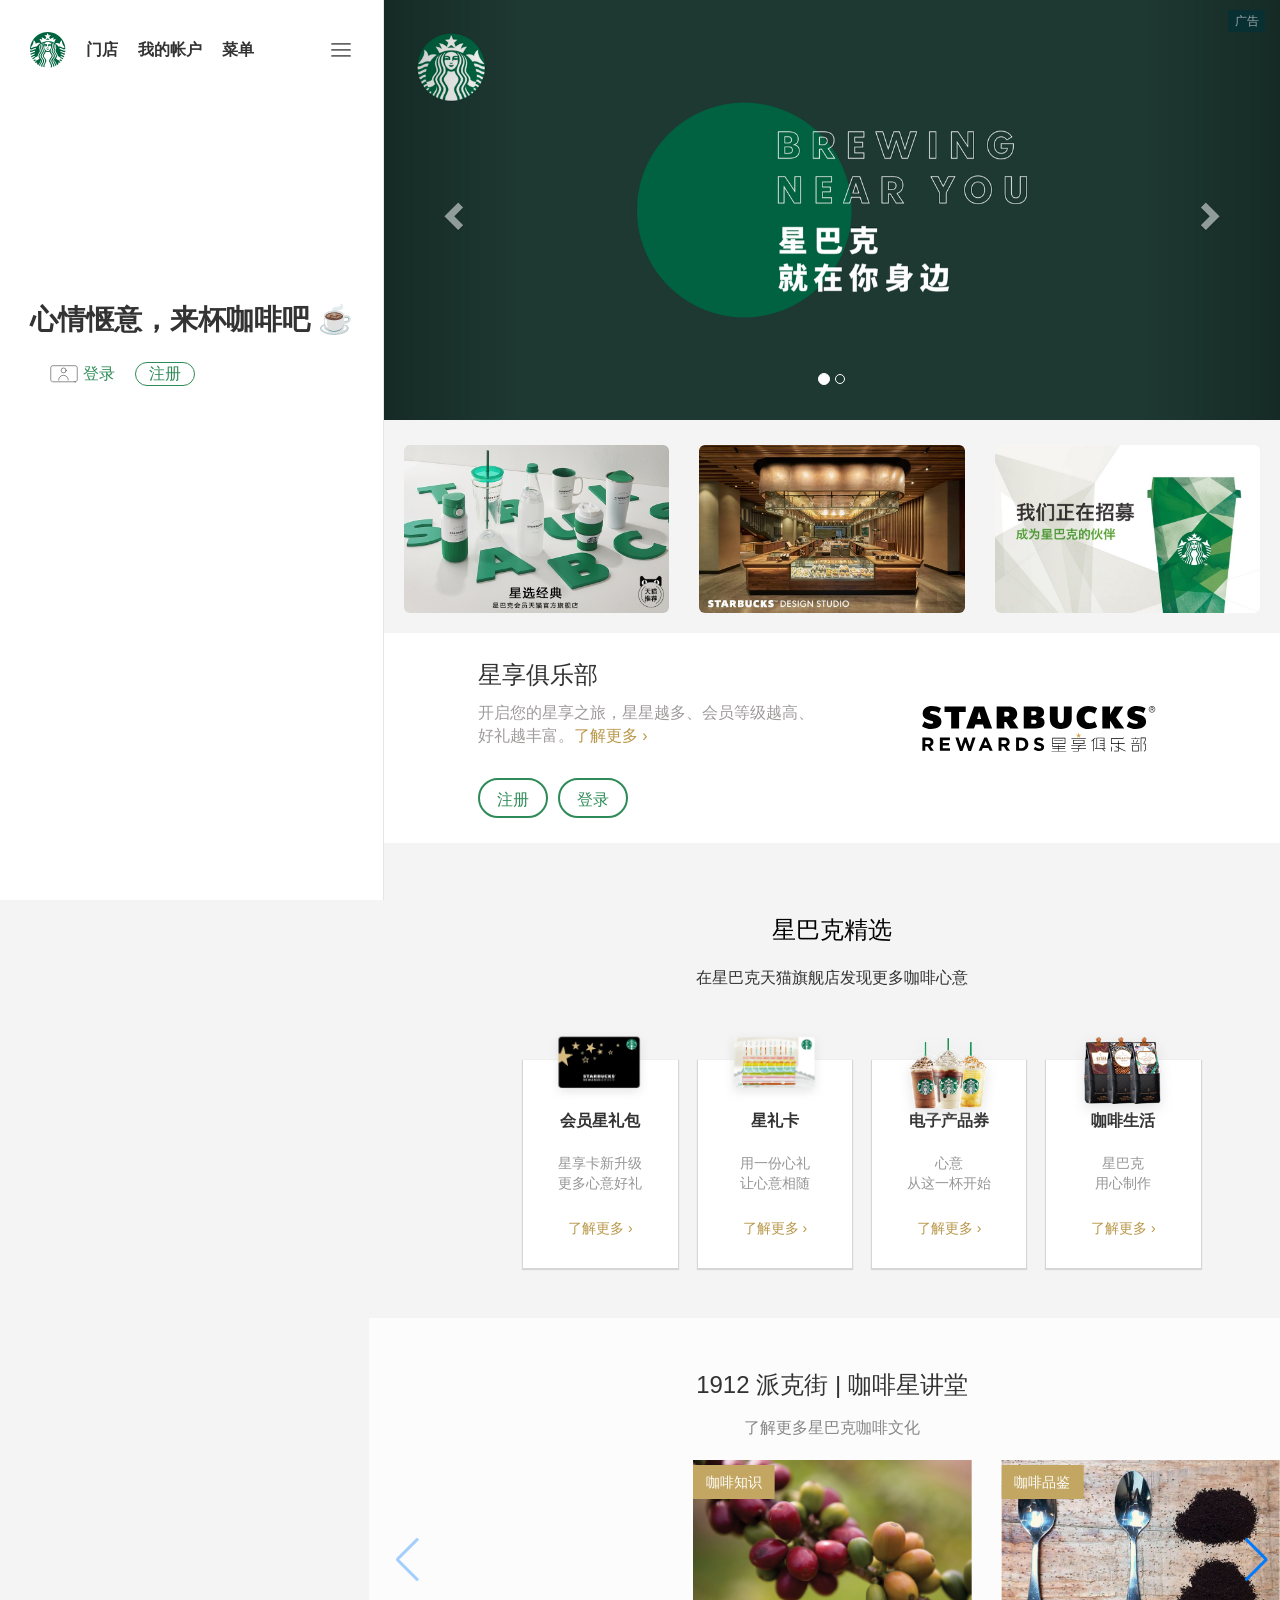
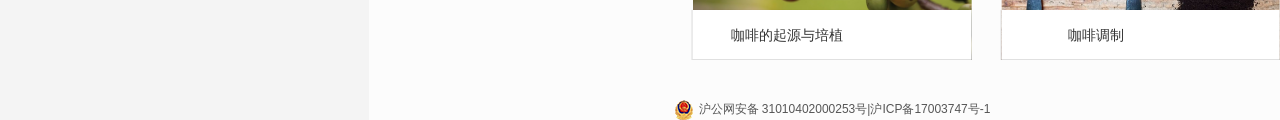
==== 星巴克/星巴克.html @ 1d7702d5 "添加了一个文件" ====
<!DOCTYPE html>
<html lang="en">

<head>
    <meta charset="UTF-8">
    <meta http-equiv="X-UA-Compatible" content="IE=edge">
    <meta name="viewport" content="width=device-width, initial-scale=1.0">
    <title>星巴克 | 用每一杯咖啡传递星巴克独特的咖啡体验</title>
    <link rel="shortcut icon" href="./images/favicon-32x32.png" type="image/x-icon">
    <link rel="stylesheet" href="./css/swiper-bundle.min.css">
    <link rel="stylesheet" href="./css/bootstrap.min.css">
    <link rel="stylesheet" href="./css/index.css">
    <link rel="stylesheet" href="./css/box-left.css">
    <link rel="stylesheet" href="./css/box-right.css">
    <link rel="stylesheet" href="./css/lunbotu.css">
   
</head>

<body>
    <div class="container-fluid">
        <div class="box">
            <div class="row">
                <!-- 左边盒子 -->
                <div class="box-left">
                    <!-- 左边盒子的头部 -->
                    <div class="nav-box hidden-xs">
                        <div class="nav-logo">
                            <img class="auto-img" src="./images/logo.svg">
                        </div>
                        <div class="nav-text">门店</div>
                        <div class="nav-text">我的帐户</div>
                        <div class="nav-text">菜单</div>
                        <div class="nav-icon" data-show="0">
                            <img src="./images/icon-hamburger.svg" alt="">
                        </div>

                    </div>

                    <!-- 左边盒子的内容 -->
                    <div class="yonghu-box">
                        <div class="tishi">心情惬意，来杯咖啡吧 ☕</div>
                        <div class="yonghu hidden-xs">
                            <img src="./images/icon-account.svg">
                            <div class="denglu">登录</div>
                            <div class="zhuce">注册</div>
                        </div>
                    </div>

                </div>
            </div>
            <!-- 右边盒子 -->
            <div class="row">
                <div class="box-right">
                    <!-- 轮播图 -->
                    <div class="lunbotu-box">
                        <div id="carousel-example-generic" class="carousel slide" data-ride="carousel">
                            <!-- Indicators -->
                            <ol class="carousel-indicators">
                                <li data-target="#carousel-example-generic" data-slide-to="0" class="active"></li>
                                <li data-target="#carousel-example-generic" data-slide-to="1"></li>

                            </ol>

                            <!-- Wrapper for slides -->
                            <div class="carousel-inner" role="listbox">
                                <div class="guangao">广告</div>
                                <div class="item active ">
                                    <img class="auto-img" src="./images/main_1.png" alt="">
                                </div>
                                <div class="item ">
                                    <img class="auto-img" src="./images/main_2.jpg" alt="">
                                </div>

                            </div>

                            <!-- Controls -->
                            <a class="left carousel-control" href="#carousel-example-generic" role="button"
                                data-slide="prev">
                                <span class="glyphicon glyphicon-chevron-left" aria-hidden="true"></span>

                            </a>
                            <a class="right carousel-control" href="#carousel-example-generic" role="button"
                                data-slide="next">
                                <span class="glyphicon glyphicon-chevron-right" aria-hidden="true"></span>

                            </a>
                        </div>



                    </div>



                    <div class="row r1">

                        <div class="col-md-4 col-sm-4 s1">
                            <img class="auto-img img-rounded" src="./images/tmall-1.jpg" alt="">
                        </div>

                        <div class="col-md-4 col-sm-4 s1">
                            <img class="auto-img img-rounded" src="./images/tmall-2.jpg" alt="">
                        </div>

                        <div class="col-md-4 col-sm-4 s1">
                            <img class="auto-img img-rounded" src="./images/tmall-3.jpg" alt="">
                        </div>

                    </div>

                    <div class="row r2">
                        <div class="col-md-5 col-md-offset-1 col-sm-6 col-xs-12 c1">
                            <div class="julebu">星享俱乐部</div>
                            <div class="xinghan">开启您的星享之旅，星星越多、会员等级越高、好礼越丰富。<span class="liaojie">了解更多 ›</span></div>
                            <div class="denglu-julebu">
                                <div class="zhuche-box">
                                    <div class="zhuche-2">注册</div>
                                </div>
                                <div class="zhuche-box">
                                    <div class="zhuche-2">登录</div>
                                </div>
                            </div>
                        </div>
                        <div class="col-md-5 col-md-offset-1 col-sm-6 col-xs-12">
                            <div class="julebu-logo">
                                <img src="./images/logo-msr.svg" alt="">
                            </div>
                        </div>
                    </div>


                    <div class="row">
                        <div class="col-md-12 c2">
                            <div class="row">
                                <div class="col-md-12">
                                    <div class="jingxuan">星巴克精选</div>
                                </div>
                                <div class="col-md-12">
                                    <div class="qjd">在星巴克天猫旗舰店发现更多咖啡心意</div>
                                </div>


                            </div>

                        </div>
                    </div>


                    <div class="row r4">

                        <div class=" col-md-2 col-md-offset-2 col-sm-2 col-sm-offset-1 col-xs-5  xx1">
                            <div class="xx-icon"><img class="auto-img" src="./images/tmall-card-01-update.png" alt="">
                            </div>
                            <div class="libao">会员星礼包</div>
                            <div class="ka">星享卡新升级<br> 更多心意好礼</div>
                            <div class="liaojie2">了解更多 ›</div>
                        </div>

                        <div class=" col-md-2 col-sm-2 col-xs-5 xx1">
                            <div class="xx-icon"><img class="auto-img" src="./images/tmall-card-02.png"></div>
                            <div class="libao">星礼卡</div>
                            <div class="ka">用一份心礼<br> 让心意相随</div>
                            <div class="liaojie2">了解更多 ›</div>
                        </div>

                        <div class=" col-md-2 col-sm-2 col-xs-5 xx1">
                            <div class="xx-icon"><img class="auto-img" src="./images/tmall-eticket.png "></div>
                            <div class="libao">电子产品券</div>
                            <div class="ka">心意<br> 从这一杯开始</div>
                            <div class="liaojie2">了解更多 ›</div>
                        </div>

                        <div class=" col-md-2 col-sm-2 col-xs-5 xx1">
                            <div class="xx-icon"><img class="auto-img" src="./images/tmall-reserve.png"></div>
                            <div class="libao">咖啡生活</div>
                            <div class="ka">星巴克<br> 用心制作</div>
                            <div class="liaojie2">了解更多 ›</div>
                        </div>





                    </div>

                    <div class="row  r3">
                        <div class="col-md-12 c4">
                            <div class="row">
                                <div class="col-md-12">
                                    <div class="jiangtian">1912 派克街 | 咖啡星讲堂</div>
                                </div>
                                <div class="col-md-12">
                                    <div class="wenhua">了解更多星巴克咖啡文化</div>
                                </div>
                                <div class="col-md-12">



                                    <div #swiperRef="" class="swiper mySwiper">
                                        <div class="swiper-wrapper">
                                            <div class="swiper-slide">
                                                <div class="kfzs">咖啡知识</div>
                                                <div class="kfjs">咖啡的起源与培植 </div>
                                            </div>

                                            <div class="swiper-slide">
                                                <div class="kfzs">咖啡品鉴</div>
                                                <div class="kfjs">咖啡调制 </div>
                                            </div>
                                            <div class="swiper-slide">
                                                <div class="kfzs">咖啡知识</div>
                                                <div class="kfjs">咖啡烘焙 </div>
                                            </div>
                                            <div class="swiper-slide">
                                                <div class="kfzs">咖啡品鉴</div>
                                                <div class="kfjs">手冲咖啡</div>
                                            </div>
                                        </div>

                                        <div class="swiper-button-next "></div>
                                        <div class="swiper-button-prev "></div>
                                        <!-- <div class="swiper-pagination"></div> -->
                                    </div>





                                </div>
                                <div class="col-md-12">
                                    <div class="gongan"><span><img src="./images/wangguan.png" alt=""></span>沪公网安备 31010402000253号|沪ICP备17003747号-1</div>

                                </div>
                            </div>
                        </div>

                    </div>


                </div>
            </div>

        </div>

        <div class="mininav-box hidden-md hidden-sm hidden-lg">
            <div class="mininav">
                <div class="nav-icon"><img src="./images/zuoye.svg" alt="">

                    <div class="nav-t">主页</div>
                </div>
            </div>

            <div class="mininav">
                <div class="nav-icon"><img src="./images/mendian.svg" alt="">

                    <div class="nav-t">门店</div>
                </div>
            </div>

            <div class="mininav">
                <div class="nav-icon"><img src="./images/icon-account.svg" alt="">

                    <div class="nav-t">我的账号</div>
                </div>
            </div>

            <div class="mininav">
                <div class="nav-icon"><img src="./images/caidan.svg" alt="">

                    <div class="nav-t">菜单</div>
                </div>
            </div>

            <div class="mininav">
                <div class="nav-icon"><img src="./images/gengduo.svg" alt="">

                    <div class="nav-t">更多</div>
                </div>
            </div>
        </div>
    </div>



    <script src="./js/jquery-3.6.0.min.js"></script>
    <script src="./js/swiper-bundle.min.js"></script>
    <script src="./js/bootstrap.min.js"></script>
    <script src="./js/lunbotu.js"></script>
    <script>
        $(function () {
            $('.nav-icon').click(function () {

                $('.box-left').append(`
                <div class="nav-box-2">
             <div class="nav-logo">
                <img class="auto-img" src="./images/logo.svg">
             </div>
             
             <div class="nav-icon-2" data-show="0">
                <span class="glyphicon glyphicon-remove cha"></span>
             </div>

           </div>
                <div class="nav-right" >
                 <ul>
                    <li>门店</li>
                    <li>星享俱乐部</li>
                    <li>菜单</li>
                    <li><hr></li>
                    <li>星巴克移动应用</li>
                    <li>星礼卡</li>
                    <li>星巴克臻选™</li>
                    <li>啡快™ － 在线点 到店取</li>
                    <li>专星送™</li>
                    <li>咖啡星讲堂</li>
                    <li>上海烘焙工坊
                    </li>
                    <li>关于星巴克</li>
                    <li>帮助中心</li>
                    <li><hr></li>
                 </ul>
                 <div class="yonghu">
                    <img src="./images/icon-account.svg">
                     <div class="denglu">登录</div>
                     <div class="zhuce">注册</div>
                  </div>

                  <div class="container">
                     <div class="container-text">English</div>
                     <span>|</span>
                     <div class="container-text">隐私政策</div>
                     <span>|</span>
                     <div class="container-text">使用条款</div>
                  </div>
           </div>`);

                // $('.nav-right').slideToggle(500);
              var aaa=  $('.nav-icon').data('show');
                console.log( aaa);
                if (aaa == 0) {
                   
                    $('.nav-box').hide(500);
                    $('.yonghu-box').hide(500);
                    $('.nav-icon').data('show', 0);
                 } else {
                    $('.nav-box').show()
                    $('.yonghu-box').show();
                    $('.nav-right').remove();
                    $('.nav-box-2').remove();
                    $('.nav-icon').data('show', 0);
                }
             console.log('aa');

             $('.nav-icon-2').click(function(){
                var bbb=$('.nav-icon-2').data('show');
                if (bbb==0) {
                     $('.nav-box').show(500)
                    $('.yonghu-box').show(500);
                    $('.nav-right').remove();
                    $('.nav-box-2').remove();
                    $('.nav-icon-2').data('show', 1);
                }else{
                    $('.nav-icon-2').data('show', 0);
                }
             })
            })

          
        })

    </script>
</body>

</html>
---- 星巴克/css/index.css ----
body{
    padding: 0;
    margin: 0;
   background-color: #f4f4f4;
}

.auto-img{
    width: 100%;
    display: block;
}
.cup{
    cursor: pointer;
}
hr{
     margin-top: 0;
     margin-bottom: 0; 
     border: 0;
    border-top: 1px solid rgba(0, 0, 0, 0.341);
}
---- 星巴克/css/box-left.css ----
.box-left{
    background-color: #fff;
  
}
.nav-logo{
    width: 36px;
    height: 36px;
    margin-right: 10px;
}
.nav-box{
    /* width: 100%; */
    height: 100px;
    padding: 30px;
    /* background-color: #fff; */
    display: flex;
    align-items: center;
  }
  .nav-box-2{
    /* width: 100%; */
    height: 100px;
    padding: 30px;
    /* background-color: #fff; */
    display: flex;
    align-items: center;
  }
  .yonghu-box{
    padding-left: 30px;
  }
  /* .yonghu{
    display: flex;
    align-items: center;
    margin: 20px;
} */
.nav-text{
    font-size: 16px;
    font-weight: bolder;
    padding: 0 10px;
    
}
.nav-icon{
    margin-left: auto;
}
.nav-icon-2{
    margin-left: auto;
}
.tishi{
    font-size: 28px;
    font-weight: bolder;
}

.denglu{
    font-size: 16px;
    margin-left: 5px;
    margin-right: 20px;
    color: seagreen;
}
.zhuce{
    font-size: 16px;
    border: 1px seagreen solid;
    border-radius: 15px;
    width: 60px;
    text-align: center;
    color: seagreen;
}
.nav-right{
    padding-left: 80px;
}
ul{
    padding: 0;
    margin: 0;
    list-style: none;
}
ul>li{
    font-size: 20px;
    font-weight: bolder;
    padding: 5px 0;
}
ul>li>hr{
    background-color: rgb(133, 133, 133);
    margin-right: 20px;
}
.container{
    display: flex;
    align-items: center;
}
.container>span{
  
    color: rgba(0, 0, 0, 0.38);
}
.container-text{
    color: rgba(0, 0, 0, 0.38);
    font-size: 14px;
    margin:0 5px;
}
.glyphicon{
    font-size: 20px;
}
 /* pc */
 @media screen and (min-width: 992px){
    .box-left{
        width: 30%;
        position: fixed;
        height: 100%;
        border-right: 1px solid rgba(0,0,0,0.1);
      
    }
    .yonghu-box{
        width: 100%;
        height: 100%;
       padding: 200px 30px; 
    }
    .yonghu{
        display: flex;
        align-items: center;
        margin: 20px;
    }

  }

  /* ipad */
  @media screen and (min-width: 768px) and (max-width: 991px) {
    .box-left{
        width: 100%;
        height: 100%;
    }
    .yonghu{
        display: flex;
        align-items: center;
       margin: 0px 40%;
       padding-bottom: 20px
    }
    
  }

  /* mobile */
  @media screen and (max-width: 767px){
   
    .tishi{
        padding: 20px 0;
    }
    .mininav-box{
        width: 100%;
        position: fixed;
        bottom: 0;
        left: 0;
        background-color: #fff;
        display: flex;
        z-index: 9999;
    }
    .mininav{
        width: 20%;
        text-align: center;
        
    }
    .nav-icon{
        margin-top: 10px;
    }
    .nav-t{
        font-size: 12px;
    }
   .yonghu{
    display: flex;
   }
  }
---- 星巴克/css/box-right.css ----
.lunbotu{
    width: 900px;
    height: 500px;
    background-size: cover;
    
}
.lunbotu:nth-child(1){
    background: url(./images/main_1.png);
}
.lunbotu:nth-child(2){
    background: url(./images/main_2.jpg);
}

.carousel-inner {
    position: relative;
}

.guangao {
    position: absolute;
    right: 15px;
    top: 10px;
    width: 37px;
    height: 22px;
    background-color: #082f32;
    z-index: 2;
    text-align: center;
    line-height: 22px;
    color: #d5d5d5b5;
    font-size: 12px;
}
.xx-icon{
    position: absolute;
    left: 25px;
    top: -30px;
    width: 102px;
    height: 72px;
    
 }
 .r1 {
    margin-top: 25px;
    padding: 0 20px;
}

.r2 {
    margin-top: 20px;
    background-color: #fff;
    padding: 20px;
}



.liaojie {
    color: #b99749;
}

.c1>div {
    padding: 5px 0;
}

.julebu {
    font-size: 24px;
    font-weight: 500;
}

.xinghan {
    font-size: 16px;
    color: rgb(159, 155, 155);
}

.denglu-julebu {
    display: flex;
    margin-top: 20px;

    align-items: center;
}

.zhuche-box {
    width: 70px;
    height: 40px;
    border: 2px seagreen solid;
    line-height: 40px;
    text-align: center;
    border-radius: 20px;
    margin-right: 10px;
}

.zhuche-2 {
    color: seagreen;
    font-size: 16px;

}

.julebu-logo {
    line-height: 150px;

}

.c2 {
    text-align: center;
    margin: 50px 0;

}

.jingxuan {
    font-size: 24px;
    margin-bottom: 20px;
    color: #000;
}

.qjd {
    font-size: 16px;

}
.xx1 {
    /* width: 165px; */
    background-color: #fff;
    position: relative;
    box-shadow: 0 1px 1px 1px rgb(0 0 0 / 12%);
     margin-right: 20px;
}

.libao {
    padding-top: 50px;
    font-size: 16px;
    font-weight: bolder;
    padding-bottom: 15px;
}

.ka {
    padding: 5px 0;
    color: rgba(138, 138, 138, 0.911);
}

.liaojie2 {
    padding-top: 20px;
    color: #b99749;
    padding-bottom: 30px;
}

.c3 {
    display: flex;
    margin: 80px 50px;
}
.c4{
    background-color: #fcfcfc;
    text-align: center;
}
.jiangtian{
    font-size: 24px;
    margin-top: 50px;
    margin-bottom: 15px;
}
.wenhua{
    font-size: 16px;
    color: rgb(135, 135, 135);  
}
.r4{
text-align: center;
margin-bottom: 50px;
}
.gongan {
    margin-top: 20px;
    font-size: 12px;
    color: rgb(86, 86, 86);
}
.gongan>span{
    margin-right: 5px;
    width: 15px;
    height: 15px;
}
/* pc */
@media screen and (min-width: 992px){
    .box-right{
        width:70%;
        height: 100%;
        margin-left: 30%;
    }
    .lunbotu-box{
        width: 100%;
    }
   .c2{
    text-align: center;
    margin: 50px 0;
    padding: 20px 100px;
   }
   
}

/* ipad */
@media screen and (min-width: 768px) and (max-width: 991px) {
    .box-right{
        width: 100%;
       
    }
    .julebu-logo{
        padding-left: 50px;
     }
    .xx1{
        margin-right: 30px;
    }
   
}

/* mobile */
@media screen and (max-width: 767px){
 .r2{
    text-align: center;
 }
 .denglu-julebu{
    justify-content: center;
 }
 .julebu-logo{
    padding-left: 0;
 }
 .s1{
    margin-bottom: 20px;
 }
 .s1:last-child{
    margin-bottom: 0;
 }
 .lunbotu-box{
    height: 90%;
 }
 .r3{
    margin-bottom: 56px;
}
.xx1:nth-child(1n){
    margin-left: 20px;
}
.xx1{
    margin-bottom: 50px;
   
}
.xx-icon{

    left: 100px;
}

}
---- 星巴克/css/lunbotu.css ----
.swiper {
    width: 100px;
    height: 100px;
   }

   .swiper-slide {
     text-align: center;
     font-size: 18px;
     background: #fff;

     /* Center slide text vertically */
     display: -webkit-box;
     display: -ms-flexbox;
     display: -webkit-flex;
     display: flex;
     -webkit-box-pack: center;
     -ms-flex-pack: center;
     -webkit-justify-content: center;
     justify-content: center;
     -webkit-box-align: center;
     -ms-flex-align: center;
     -webkit-align-items: center;
     align-items: center;
     
   }
   .swiper-slide:nth-child(1){
    background: url(../images/1.jpg);
    background-size: cover;
     
   }
   .swiper-slide:nth-child(2){
    background: url(../images/2.jpg);
    background-size: cover;
    background-position: -130px 0;
   }
   .swiper-slide:nth-child(3){
    background: url(../images/3.jpg);
    background-size: cover;
   }
   .swiper-slide:nth-child(4){
    background: url(../images/4.jpg);
    background-size: cover;
   }
   .swiper-slide img {
     display: block;
     width: 100px;
     height: 100px;
     object-fit: cover;
   }

   .swiper {
     width: 100%;
     /* width: 300px; */
     height: 200px;
     margin: 20px auto;
   }
   /* .append-buttons {
     text-align: center;
     margin-top: 20px;
   } */

   /* .append-buttons button {
     display: inline-block;
     cursor: pointer;
     border: 1px solid #007aff;
     color: #007aff;
     text-decoration: none;
     padding: 4px 10px;
     border-radius: 4px;
     margin: 0 10px;
     font-size: 13px;
     width: 20px;
     height: 20px;
   } */
   .swiper-slide{
      position: relative;
   }
   .kfzs{
    position: absolute;
    left: 0;
    top: 5px;
    width: 82px;
    height: 34px;
    background-color: #c2a661;
    font-size: 14px;
    color: #fff;
    line-height: 34px;

   }
   .kfjs{
    position: absolute;
    left: 0;
    bottom: 0;
    width: 100%;
    height: 50px;
    background-color: rgb(255, 255, 255);
    border-bottom: 1px solid rgb(0 0 0 / 12%);
    font-size: 14px;
    padding-right: 90px;
    padding-top: 15px;
    box-shadow: -1px 1px 1px 1px rgb(0 0 0 / 12%);
   }
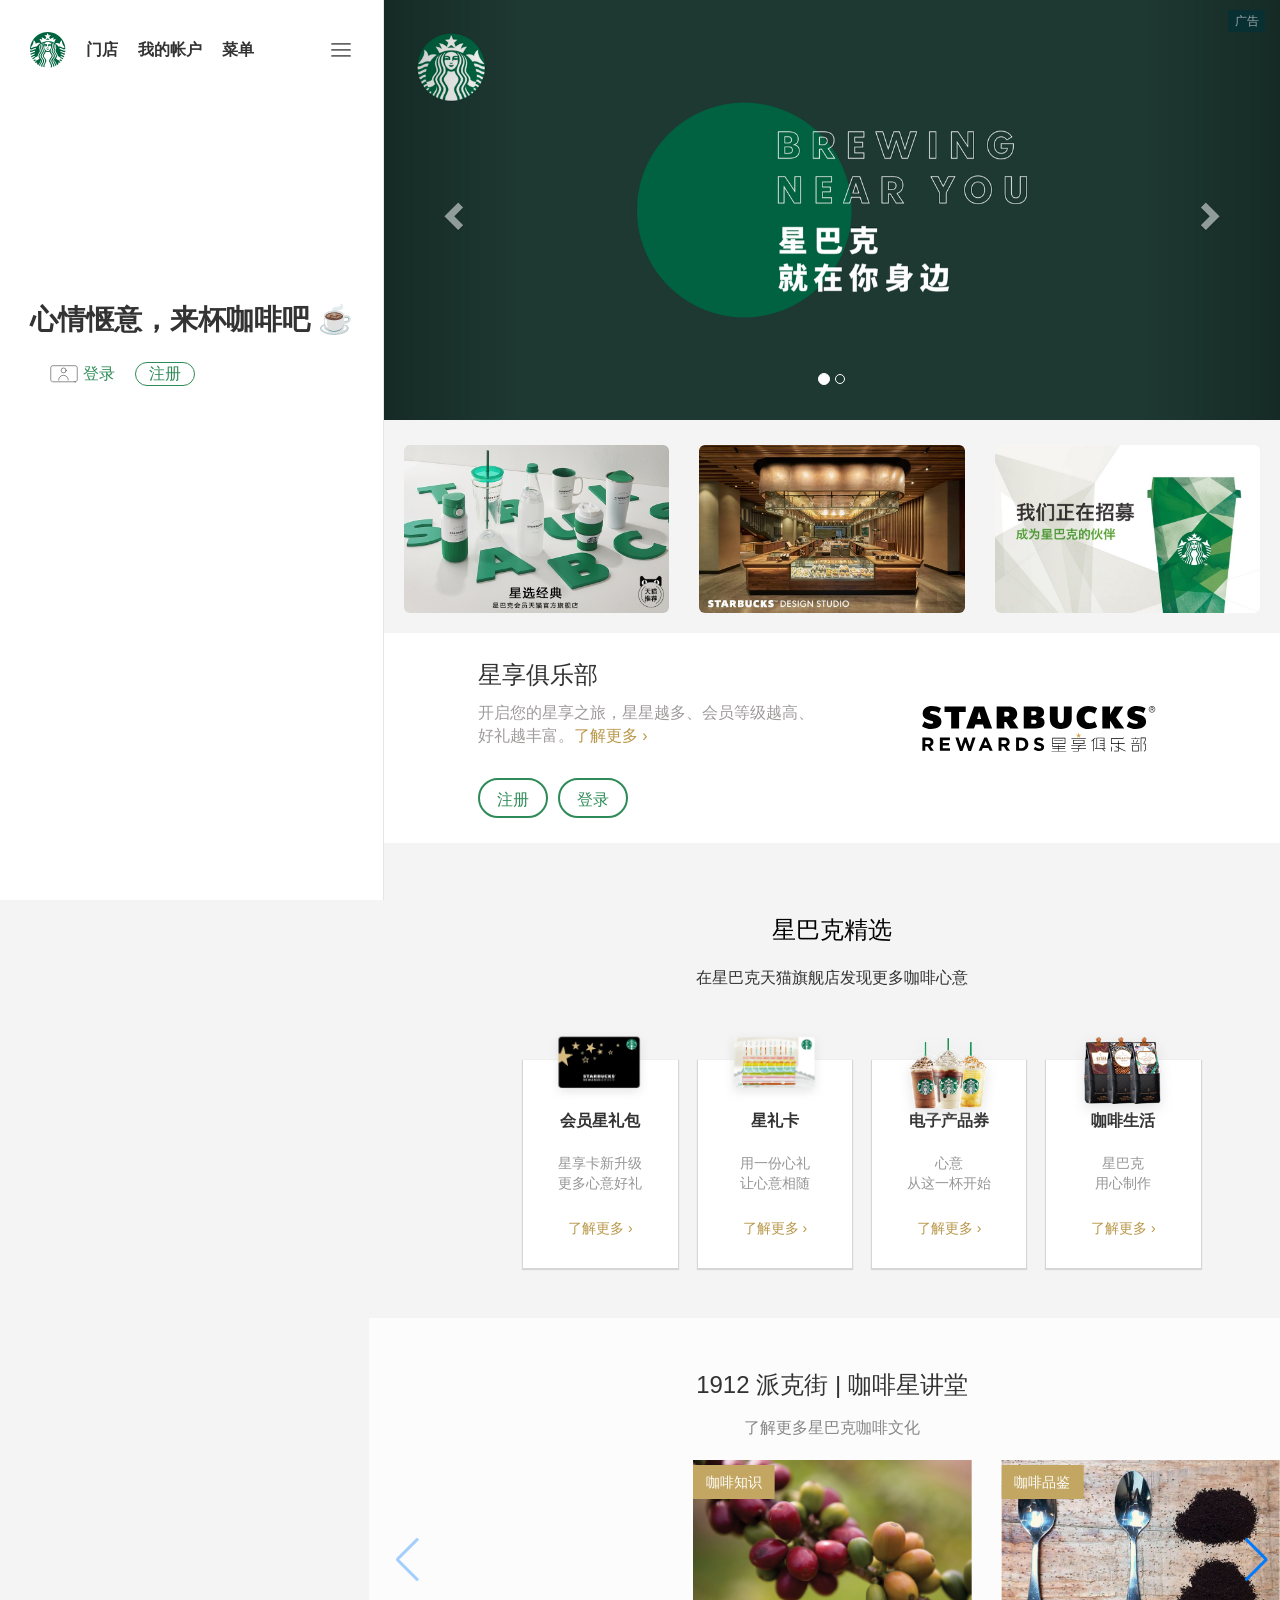
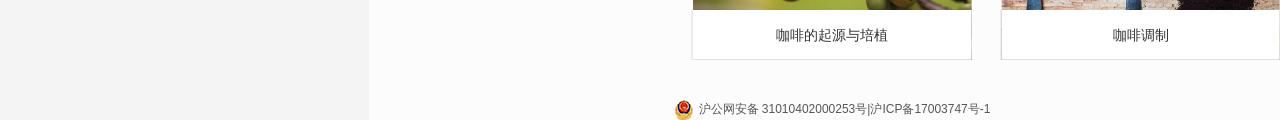
==== commit 21b7c361: "Add files via upload" ====
--- a/星巴克/星巴克.html
+++ b/星巴克/星巴克.html
@@ -1,374 +1,379 @@
-<!DOCTYPE html>
-<html lang="en">
-
-<head>
-    <meta charset="UTF-8">
-    <meta http-equiv="X-UA-Compatible" content="IE=edge">
-    <meta name="viewport" content="width=device-width, initial-scale=1.0">
-    <title>星巴克 | 用每一杯咖啡传递星巴克独特的咖啡体验</title>
-    <link rel="shortcut icon" href="./images/favicon-32x32.png" type="image/x-icon">
-    <link rel="stylesheet" href="./css/swiper-bundle.min.css">
-    <link rel="stylesheet" href="./css/bootstrap.min.css">
-    <link rel="stylesheet" href="./css/index.css">
-    <link rel="stylesheet" href="./css/box-left.css">
-    <link rel="stylesheet" href="./css/box-right.css">
-    <link rel="stylesheet" href="./css/lunbotu.css">
-   
-</head>
-
-<body>
-    <div class="container-fluid">
-        <div class="box">
-            <div class="row">
-                <!-- 左边盒子 -->
-                <div class="box-left">
-                    <!-- 左边盒子的头部 -->
-                    <div class="nav-box hidden-xs">
-                        <div class="nav-logo">
-                            <img class="auto-img" src="./images/logo.svg">
-                        </div>
-                        <div class="nav-text">门店</div>
-                        <div class="nav-text">我的帐户</div>
-                        <div class="nav-text">菜单</div>
-                        <div class="nav-icon" data-show="0">
-                            <img src="./images/icon-hamburger.svg" alt="">
-                        </div>
-
-                    </div>
-
-                    <!-- 左边盒子的内容 -->
-                    <div class="yonghu-box">
-                        <div class="tishi">心情惬意，来杯咖啡吧 ☕</div>
-                        <div class="yonghu hidden-xs">
-                            <img src="./images/icon-account.svg">
-                            <div class="denglu">登录</div>
-                            <div class="zhuce">注册</div>
-                        </div>
-                    </div>
-
-                </div>
-            </div>
-            <!-- 右边盒子 -->
-            <div class="row">
-                <div class="box-right">
-                    <!-- 轮播图 -->
-                    <div class="lunbotu-box">
-                        <div id="carousel-example-generic" class="carousel slide" data-ride="carousel">
-                            <!-- Indicators -->
-                            <ol class="carousel-indicators">
-                                <li data-target="#carousel-example-generic" data-slide-to="0" class="active"></li>
-                                <li data-target="#carousel-example-generic" data-slide-to="1"></li>
-
-                            </ol>
-
-                            <!-- Wrapper for slides -->
-                            <div class="carousel-inner" role="listbox">
-                                <div class="guangao">广告</div>
-                                <div class="item active ">
-                                    <img class="auto-img" src="./images/main_1.png" alt="">
-                                </div>
-                                <div class="item ">
-                                    <img class="auto-img" src="./images/main_2.jpg" alt="">
-                                </div>
-
-                            </div>
-
-                            <!-- Controls -->
-                            <a class="left carousel-control" href="#carousel-example-generic" role="button"
-                                data-slide="prev">
-                                <span class="glyphicon glyphicon-chevron-left" aria-hidden="true"></span>
-
-                            </a>
-                            <a class="right carousel-control" href="#carousel-example-generic" role="button"
-                                data-slide="next">
-                                <span class="glyphicon glyphicon-chevron-right" aria-hidden="true"></span>
-
-                            </a>
-                        </div>
-
-
-
-                    </div>
-
-
-
-                    <div class="row r1">
-
-                        <div class="col-md-4 col-sm-4 s1">
-                            <img class="auto-img img-rounded" src="./images/tmall-1.jpg" alt="">
-                        </div>
-
-                        <div class="col-md-4 col-sm-4 s1">
-                            <img class="auto-img img-rounded" src="./images/tmall-2.jpg" alt="">
-                        </div>
-
-                        <div class="col-md-4 col-sm-4 s1">
-                            <img class="auto-img img-rounded" src="./images/tmall-3.jpg" alt="">
-                        </div>
-
-                    </div>
-
-                    <div class="row r2">
-                        <div class="col-md-5 col-md-offset-1 col-sm-6 col-xs-12 c1">
-                            <div class="julebu">星享俱乐部</div>
-                            <div class="xinghan">开启您的星享之旅，星星越多、会员等级越高、好礼越丰富。<span class="liaojie">了解更多 ›</span></div>
-                            <div class="denglu-julebu">
-                                <div class="zhuche-box">
-                                    <div class="zhuche-2">注册</div>
-                                </div>
-                                <div class="zhuche-box">
-                                    <div class="zhuche-2">登录</div>
-                                </div>
-                            </div>
-                        </div>
-                        <div class="col-md-5 col-md-offset-1 col-sm-6 col-xs-12">
-                            <div class="julebu-logo">
-                                <img src="./images/logo-msr.svg" alt="">
-                            </div>
-                        </div>
-                    </div>
-
-
-                    <div class="row">
-                        <div class="col-md-12 c2">
-                            <div class="row">
-                                <div class="col-md-12">
-                                    <div class="jingxuan">星巴克精选</div>
-                                </div>
-                                <div class="col-md-12">
-                                    <div class="qjd">在星巴克天猫旗舰店发现更多咖啡心意</div>
-                                </div>
-
-
-                            </div>
-
-                        </div>
-                    </div>
-
-
-                    <div class="row r4">
-
-                        <div class=" col-md-2 col-md-offset-2 col-sm-2 col-sm-offset-1 col-xs-5  xx1">
-                            <div class="xx-icon"><img class="auto-img" src="./images/tmall-card-01-update.png" alt="">
-                            </div>
-                            <div class="libao">会员星礼包</div>
-                            <div class="ka">星享卡新升级<br> 更多心意好礼</div>
-                            <div class="liaojie2">了解更多 ›</div>
-                        </div>
-
-                        <div class=" col-md-2 col-sm-2 col-xs-5 xx1">
-                            <div class="xx-icon"><img class="auto-img" src="./images/tmall-card-02.png"></div>
-                            <div class="libao">星礼卡</div>
-                            <div class="ka">用一份心礼<br> 让心意相随</div>
-                            <div class="liaojie2">了解更多 ›</div>
-                        </div>
-
-                        <div class=" col-md-2 col-sm-2 col-xs-5 xx1">
-                            <div class="xx-icon"><img class="auto-img" src="./images/tmall-eticket.png "></div>
-                            <div class="libao">电子产品券</div>
-                            <div class="ka">心意<br> 从这一杯开始</div>
-                            <div class="liaojie2">了解更多 ›</div>
-                        </div>
-
-                        <div class=" col-md-2 col-sm-2 col-xs-5 xx1">
-                            <div class="xx-icon"><img class="auto-img" src="./images/tmall-reserve.png"></div>
-                            <div class="libao">咖啡生活</div>
-                            <div class="ka">星巴克<br> 用心制作</div>
-                            <div class="liaojie2">了解更多 ›</div>
-                        </div>
-
-
-
-
-
-                    </div>
-
-                    <div class="row  r3">
-                        <div class="col-md-12 c4">
-                            <div class="row">
-                                <div class="col-md-12">
-                                    <div class="jiangtian">1912 派克街 | 咖啡星讲堂</div>
-                                </div>
-                                <div class="col-md-12">
-                                    <div class="wenhua">了解更多星巴克咖啡文化</div>
-                                </div>
-                                <div class="col-md-12">
-
-
-
-                                    <div #swiperRef="" class="swiper mySwiper">
-                                        <div class="swiper-wrapper">
-                                            <div class="swiper-slide">
-                                                <div class="kfzs">咖啡知识</div>
-                                                <div class="kfjs">咖啡的起源与培植 </div>
-                                            </div>
-
-                                            <div class="swiper-slide">
-                                                <div class="kfzs">咖啡品鉴</div>
-                                                <div class="kfjs">咖啡调制 </div>
-                                            </div>
-                                            <div class="swiper-slide">
-                                                <div class="kfzs">咖啡知识</div>
-                                                <div class="kfjs">咖啡烘焙 </div>
-                                            </div>
-                                            <div class="swiper-slide">
-                                                <div class="kfzs">咖啡品鉴</div>
-                                                <div class="kfjs">手冲咖啡</div>
-                                            </div>
-                                        </div>
-
-                                        <div class="swiper-button-next "></div>
-                                        <div class="swiper-button-prev "></div>
-                                        <!-- <div class="swiper-pagination"></div> -->
-                                    </div>
-
-
-
-
-
-                                </div>
-                                <div class="col-md-12">
-                                    <div class="gongan"><span><img src="./images/wangguan.png" alt=""></span>沪公网安备 31010402000253号|沪ICP备17003747号-1</div>
-
-                                </div>
-                            </div>
-                        </div>
-
-                    </div>
-
-
-                </div>
-            </div>
-
-        </div>
-
-        <div class="mininav-box hidden-md hidden-sm hidden-lg">
-            <div class="mininav">
-                <div class="nav-icon"><img src="./images/zuoye.svg" alt="">
-
-                    <div class="nav-t">主页</div>
-                </div>
-            </div>
-
-            <div class="mininav">
-                <div class="nav-icon"><img src="./images/mendian.svg" alt="">
-
-                    <div class="nav-t">门店</div>
-                </div>
-            </div>
-
-            <div class="mininav">
-                <div class="nav-icon"><img src="./images/icon-account.svg" alt="">
-
-                    <div class="nav-t">我的账号</div>
-                </div>
-            </div>
-
-            <div class="mininav">
-                <div class="nav-icon"><img src="./images/caidan.svg" alt="">
-
-                    <div class="nav-t">菜单</div>
-                </div>
-            </div>
-
-            <div class="mininav">
-                <div class="nav-icon"><img src="./images/gengduo.svg" alt="">
-
-                    <div class="nav-t">更多</div>
-                </div>
-            </div>
-        </div>
-    </div>
-
-
-
-    <script src="./js/jquery-3.6.0.min.js"></script>
-    <script src="./js/swiper-bundle.min.js"></script>
-    <script src="./js/bootstrap.min.js"></script>
-    <script src="./js/lunbotu.js"></script>
-    <script>
-        $(function () {
-            $('.nav-icon').click(function () {
-
-                $('.box-left').append(`
-                <div class="nav-box-2">
-             <div class="nav-logo">
-                <img class="auto-img" src="./images/logo.svg">
-             </div>
-             
-             <div class="nav-icon-2" data-show="0">
-                <span class="glyphicon glyphicon-remove cha"></span>
-             </div>
-
-           </div>
-                <div class="nav-right" >
-                 <ul>
-                    <li>门店</li>
-                    <li>星享俱乐部</li>
-                    <li>菜单</li>
-                    <li><hr></li>
-                    <li>星巴克移动应用</li>
-                    <li>星礼卡</li>
-                    <li>星巴克臻选™</li>
-                    <li>啡快™ － 在线点 到店取</li>
-                    <li>专星送™</li>
-                    <li>咖啡星讲堂</li>
-                    <li>上海烘焙工坊
-                    </li>
-                    <li>关于星巴克</li>
-                    <li>帮助中心</li>
-                    <li><hr></li>
-                 </ul>
-                 <div class="yonghu">
-                    <img src="./images/icon-account.svg">
-                     <div class="denglu">登录</div>
-                     <div class="zhuce">注册</div>
-                  </div>
-
-                  <div class="container">
-                     <div class="container-text">English</div>
-                     <span>|</span>
-                     <div class="container-text">隐私政策</div>
-                     <span>|</span>
-                     <div class="container-text">使用条款</div>
-                  </div>
-           </div>`);
-
-                // $('.nav-right').slideToggle(500);
-              var aaa=  $('.nav-icon').data('show');
-                console.log( aaa);
-                if (aaa == 0) {
-                   
-                    $('.nav-box').hide(500);
-                    $('.yonghu-box').hide(500);
-                    $('.nav-icon').data('show', 0);
-                 } else {
-                    $('.nav-box').show()
-                    $('.yonghu-box').show();
-                    $('.nav-right').remove();
-                    $('.nav-box-2').remove();
-                    $('.nav-icon').data('show', 0);
-                }
-             console.log('aa');
-
-             $('.nav-icon-2').click(function(){
-                var bbb=$('.nav-icon-2').data('show');
-                if (bbb==0) {
-                     $('.nav-box').show(500)
-                    $('.yonghu-box').show(500);
-                    $('.nav-right').remove();
-                    $('.nav-box-2').remove();
-                    $('.nav-icon-2').data('show', 1);
-                }else{
-                    $('.nav-icon-2').data('show', 0);
-                }
-             })
-            })
-
-          
-        })
-
-    </script>
-</body>
-
+<!DOCTYPE html>
+<html lang="en">
+
+<head>
+    <meta charset="UTF-8">
+    <meta http-equiv="X-UA-Compatible" content="IE=edge">
+    <meta name="viewport" content="width=device-width, initial-scale=1.0">
+    <title>星巴克 | 用每一杯咖啡传递星巴克独特的咖啡体验</title>
+    <link rel="shortcut icon" href="./images/favicon-32x32.png" type="image/x-icon">
+    <link rel="stylesheet" href="./css/swiper-bundle.min.css">
+    <link rel="stylesheet" href="./css/bootstrap.min.css">
+    <link rel="stylesheet" href="./css/index.css">
+    <link rel="stylesheet" href="./css/box-left.css">
+    <link rel="stylesheet" href="./css/box-right.css">
+    <link rel="stylesheet" href="./css/lunbotu.css">
+
+</head>
+
+<body>
+    <div class="container-fluid">
+        <div class="box">
+            <div class="row">
+                <!-- 左边盒子 -->
+                <div class="box-left">
+                    <!-- 左边盒子的头部 -->
+                    <div class="nav-box hidden-xs">
+                        <div class="nav-logo">
+                            <img class="auto-img" src="./images/logo.svg">
+                        </div>
+                        <div class="nav-text">门店</div>
+                        <div class="nav-text">我的帐户</div>
+                        <div class="nav-text">菜单</div>
+                        <div class="nav-icon" data-show="0">
+                            <img src="./images/icon-hamburger.svg" alt="">
+                        </div>
+
+                    </div>
+
+                    <!-- 左边盒子的内容 -->
+                    <div class="yonghu-box">
+                        <div class="tishi">心情惬意，来杯咖啡吧 ☕</div>
+                        <div class="yonghu hidden-xs">
+                            <img src="./images/icon-account.svg">
+                            <div class="denglu">登录</div>
+                            <div class="zhuce">注册</div>
+                        </div>
+                    </div>
+
+                </div>
+            </div>
+            <!-- 右边盒子 -->
+            <div class="row">
+                <div class="box-right">
+                    <!-- 轮播图 -->
+                    <div class="lunbotu-box">
+                        <div id="carousel-example-generic" class="carousel slide" data-ride="carousel">
+                            <!-- Indicators -->
+                            <ol class="carousel-indicators">
+                                <li data-target="#carousel-example-generic" data-slide-to="0" class="active"></li>
+                                <li data-target="#carousel-example-generic" data-slide-to="1"></li>
+
+                            </ol>
+
+                            <!-- Wrapper for slides -->
+                            <div class="carousel-inner" role="listbox">
+                                <div class="guangao">广告</div>
+                                <div class="item active ">
+                                    <img class="auto-img" src="./images/main_1.png" alt="">
+                                </div>
+                                <div class="item ">
+                                    <img class="auto-img" src="./images/main_2.jpg" alt="">
+                                </div>
+
+                            </div>
+
+                            <!-- Controls -->
+                            <a class="left carousel-control" href="#carousel-example-generic" role="button"
+                                data-slide="prev">
+                                <span class="glyphicon glyphicon-chevron-left" aria-hidden="true"></span>
+
+                            </a>
+                            <a class="right carousel-control" href="#carousel-example-generic" role="button"
+                                data-slide="next">
+                                <span class="glyphicon glyphicon-chevron-right" aria-hidden="true"></span>
+
+                            </a>
+                        </div>
+
+
+
+                    </div>
+
+
+
+                    <div class="row r1">
+
+                        <div class="col-md-4 col-sm-4 s1">
+                            <img class="auto-img img-rounded" src="./images/tmall-1.jpg" alt="">
+                        </div>
+
+                        <div class="col-md-4 col-sm-4 s1">
+                            <img class="auto-img img-rounded" src="./images/tmall-2.jpg" alt="">
+                        </div>
+
+                        <div class="col-md-4 col-sm-4 s1">
+                            <img class="auto-img img-rounded" src="./images/tmall-3.jpg" alt="">
+                        </div>
+
+                    </div>
+
+                    <div class="row r2">
+                        <div class="col-md-5 col-md-offset-1 col-sm-6 col-xs-12 c1">
+                            <div class="julebu">星享俱乐部</div>
+                            <div class="xinghan">开启您的星享之旅，星星越多、会员等级越高、好礼越丰富。<span class="liaojie">了解更多 ›</span></div>
+                            <div class="denglu-julebu">
+                                <div class="zhuche-box">
+                                    <div class="zhuche-2">注册</div>
+                                </div>
+                                <div class="zhuche-box">
+                                    <div class="zhuche-2">登录</div>
+                                </div>
+                            </div>
+                        </div>
+                        <div class="col-md-5 col-md-offset-1 col-sm-6 col-xs-12">
+                            <div class="julebu-logo">
+                                <img src="./images/logo-msr.svg" alt="">
+                            </div>
+                        </div>
+                    </div>
+
+
+                    <div class="row">
+                        <div class="col-md-12 c2">
+                            <div class="row">
+                                <div class="col-md-12">
+                                    <div class="jingxuan">星巴克精选</div>
+                                </div>
+                                <div class="col-md-12">
+                                    <div class="qjd">在星巴克天猫旗舰店发现更多咖啡心意</div>
+                                </div>
+
+
+                            </div>
+
+                        </div>
+                    </div>
+
+
+                    <div class="row r4">
+
+                        <div class=" col-md-2 col-md-offset-2 col-sm-2 col-sm-offset-1 col-xs-5  xx1">
+                            <div class="xx-icon"><img class="auto-img" src="./images/tmall-card-01-update.png" alt="">
+                            </div>
+                            <div class="libao">会员星礼包</div>
+                            <div class="ka">星享卡新升级<br> 更多心意好礼</div>
+                            <div class="liaojie2">了解更多 ›</div>
+                        </div>
+
+                        <div class=" col-md-2 col-sm-2 col-xs-5 xx1">
+                            <div class="xx-icon"><img class="auto-img" src="./images/tmall-card-02.png"></div>
+                            <div class="libao">星礼卡</div>
+                            <div class="ka">用一份心礼<br> 让心意相随</div>
+                            <div class="liaojie2">了解更多 ›</div>
+                        </div>
+
+                        <div class=" col-md-2 col-sm-2 col-xs-5 xx1">
+                            <div class="xx-icon"><img class="auto-img" src="./images/tmall-eticket.png "></div>
+                            <div class="libao">电子产品券</div>
+                            <div class="ka">心意<br> 从这一杯开始</div>
+                            <div class="liaojie2">了解更多 ›</div>
+                        </div>
+
+                        <div class=" col-md-2 col-sm-2 col-xs-5 xx1">
+                            <div class="xx-icon"><img class="auto-img" src="./images/tmall-reserve.png"></div>
+                            <div class="libao">咖啡生活</div>
+                            <div class="ka">星巴克<br> 用心制作</div>
+                            <div class="liaojie2">了解更多 ›</div>
+                        </div>
+
+
+
+
+
+                    </div>
+
+                    <div class="row  r3">
+                        <div class="col-md-12 c4">
+                            <div class="row">
+                                <div class="col-md-12">
+                                    <div class="jiangtian">1912 派克街 | 咖啡星讲堂</div>
+                                </div>
+                                <div class="col-md-12">
+                                    <div class="wenhua">了解更多星巴克咖啡文化</div>
+                                </div>
+                                <div class="col-md-12">
+
+
+
+                                    <div #swiperRef="" class="swiper mySwiper">
+                                        <div class="swiper-wrapper">
+                                            <div class="swiper-slide">
+                                                <div class="kfzs">咖啡知识</div>
+                                                <div class="kfjs">咖啡的起源与培植 </div>
+                                            </div>
+
+                                            <div class="swiper-slide">
+                                                <div class="kfzs">咖啡品鉴</div>
+                                                <div class="kfjs">咖啡调制 </div>
+                                            </div>
+                                            <div class="swiper-slide">
+                                                <div class="kfzs">咖啡知识</div>
+                                                <div class="kfjs">咖啡烘焙 </div>
+                                            </div>
+                                            <div class="swiper-slide">
+                                                <div class="kfzs">咖啡品鉴</div>
+                                                <div class="kfjs">手冲咖啡</div>
+                                            </div>
+                                        </div>
+
+                                        <div class="swiper-button-next "></div>
+                                        <div class="swiper-button-prev "></div>
+                                        <!-- <div class="swiper-pagination"></div> -->
+                                    </div>
+
+
+
+
+
+                                </div>
+                                <div class="col-md-12">
+                                    <div class="gongan"><span><img src="./images/wangguan.png" alt=""></span>沪公网安备
+                                        31010402000253号|沪ICP备17003747号-1</div>
+
+                                </div>
+                            </div>
+                        </div>
+
+                    </div>
+
+
+                </div>
+            </div>
+
+        </div>
+
+        <div class="mininav-box hidden-md hidden-sm hidden-lg">
+            <div class="mininav">
+                <img src="./images/zuoye.svg" alt="">
+
+                <div class="nav-t">主页</div>
+
+            </div>
+
+            <div class="mininav">
+                <img src="./images/mendian.svg" alt="">
+
+                <div class="nav-t">门店</div>
+
+            </div>
+
+            <div class="mininav">
+                <img src="./images/icon-account.svg" alt="">
+
+                <div class="nav-t">我的账号</div>
+
+            </div>
+
+            <div class="mininav">
+                <img src="./images/caidan.svg" alt="">
+
+                <div class="nav-t">菜单</div>
+
+            </div>
+
+            <div class="mininav nav-icon">
+             
+                <img src="./images/gengduo.svg" alt="">
+
+                <div class="nav-t">更多</div>
+               
+            </div>
+        </div>
+    </div>
+
+
+
+    <script src="./js/jquery-3.6.0.min.js"></script>
+    <script src="./js/swiper-bundle.min.js"></script>
+    <script src="./js/bootstrap.min.js"></script>
+    <script src="./js/lunbotu.js"></script>
+    <script>
+        $(function () {
+            $('.nav-icon').click(function () {
+
+                $('.box-left').append(`
+                <div class="hidden-box">
+                <div class="nav-box-2">
+             <div class="nav-logo">
+                <img class="auto-img" src="./images/logo.svg">
+             </div>
+             
+             <div class="nav-icon-2" data-show="0">
+                <span class="glyphicon glyphicon-remove cha"></span>
+             </div>
+
+           </div>
+                <div class="nav-right" >
+                 <ul>
+                    <li>门店</li>
+                    <li>星享俱乐部</li>
+                    <li>菜单</li>
+                    <li><hr></li>
+                    <li>星巴克移动应用</li>
+                    <li>星礼卡</li>
+                    <li>星巴克臻选™</li>
+                    <li>啡快™ － 在线点 到店取</li>
+                    <li>专星送™</li>
+                    <li>咖啡星讲堂</li>
+                    <li>上海烘焙工坊
+                    </li>
+                    <li>关于星巴克</li>
+                    <li>帮助中心</li>
+                    <li><hr></li>
+                 </ul>
+                 <div class="yonghu">
+                    <img src="./images/icon-account.svg">
+                     <div class="denglu">登录</div>
+                     <div class="zhuce">注册</div>
+                  </div>
+
+                  <div class="container">
+                     <div class="container-text">English</div>
+                     <span>|</span>
+                     <div class="container-text">隐私政策</div>
+                     <span>|</span>
+                     <div class="container-text">使用条款</div>
+                  </div>
+           </div>
+        </div>`);
+
+                // $('.nav-right').slideToggle(500);
+                var aaa = $('.nav-icon').data('show');
+                console.log(aaa);
+                if (aaa == 0) {
+
+                    $('.nav-box').hide(500);
+                    $('.yonghu-box').hide(500);
+                    $('.nav-icon').data('show', 0);
+                } else {
+                    $('.nav-box').show()
+                    $('.yonghu-box').show();
+                    $('.nav-right').remove();
+                    $('.nav-box-2').remove();
+                    $('.nav-icon').data('show', 0);
+                }
+                console.log('aa');
+
+                $('.nav-icon-2').click(function () {
+                    var bbb = $('.nav-icon-2').data('show');
+                    if (bbb == 0) {
+                        $('.nav-box').show(500)
+                        $('.yonghu-box').show(500);
+                        $('.nav-right').remove();
+                        $('.nav-box-2').remove();
+                        $('.hidden-box').remove();
+                        $('.nav-icon-2').data('show', 1);
+                    } else {
+                        $('.nav-icon-2').data('show', 0);
+                    }
+                })
+            })
+
+
+        })
+
+    </script>
+</body>
+
 </html>
--- a/星巴克/css/index.css
+++ b/星巴克/css/index.css
@@ -1,19 +1,19 @@
-body{
-    padding: 0;
-    margin: 0;
-   background-color: #f4f4f4;
-}
-
-.auto-img{
-    width: 100%;
-    display: block;
-}
-.cup{
-    cursor: pointer;
-}
-hr{
-     margin-top: 0;
-     margin-bottom: 0; 
-     border: 0;
-    border-top: 1px solid rgba(0, 0, 0, 0.341);
+body{
+    padding: 0;
+    margin: 0;
+   background-color: #f4f4f4;
+}
+
+.auto-img{
+    width: 100%;
+    display: block;
+}
+.cup{
+    cursor: pointer;
+}
+hr{
+     margin-top: 0;
+     margin-bottom: 0; 
+     border: 0;
+    border-top: 1px solid rgba(0, 0, 0, 0.341);
 }
--- a/星巴克/css/box-left.css
+++ b/星巴克/css/box-left.css
@@ -1,164 +1,172 @@
-.box-left{
-    background-color: #fff;
-  
-}
-.nav-logo{
-    width: 36px;
-    height: 36px;
-    margin-right: 10px;
-}
-.nav-box{
-    /* width: 100%; */
-    height: 100px;
-    padding: 30px;
-    /* background-color: #fff; */
-    display: flex;
-    align-items: center;
-  }
-  .nav-box-2{
-    /* width: 100%; */
-    height: 100px;
-    padding: 30px;
-    /* background-color: #fff; */
-    display: flex;
-    align-items: center;
-  }
-  .yonghu-box{
-    padding-left: 30px;
-  }
-  /* .yonghu{
-    display: flex;
-    align-items: center;
-    margin: 20px;
-} */
-.nav-text{
-    font-size: 16px;
-    font-weight: bolder;
-    padding: 0 10px;
-    
-}
-.nav-icon{
-    margin-left: auto;
-}
-.nav-icon-2{
-    margin-left: auto;
-}
-.tishi{
-    font-size: 28px;
-    font-weight: bolder;
-}
-
-.denglu{
-    font-size: 16px;
-    margin-left: 5px;
-    margin-right: 20px;
-    color: seagreen;
-}
-.zhuce{
-    font-size: 16px;
-    border: 1px seagreen solid;
-    border-radius: 15px;
-    width: 60px;
-    text-align: center;
-    color: seagreen;
-}
-.nav-right{
-    padding-left: 80px;
-}
-ul{
-    padding: 0;
-    margin: 0;
-    list-style: none;
-}
-ul>li{
-    font-size: 20px;
-    font-weight: bolder;
-    padding: 5px 0;
-}
-ul>li>hr{
-    background-color: rgb(133, 133, 133);
-    margin-right: 20px;
-}
-.container{
-    display: flex;
-    align-items: center;
-}
-.container>span{
-  
-    color: rgba(0, 0, 0, 0.38);
-}
-.container-text{
-    color: rgba(0, 0, 0, 0.38);
-    font-size: 14px;
-    margin:0 5px;
-}
-.glyphicon{
-    font-size: 20px;
-}
- /* pc */
- @media screen and (min-width: 992px){
-    .box-left{
-        width: 30%;
-        position: fixed;
-        height: 100%;
-        border-right: 1px solid rgba(0,0,0,0.1);
-      
-    }
-    .yonghu-box{
-        width: 100%;
-        height: 100%;
-       padding: 200px 30px; 
-    }
-    .yonghu{
-        display: flex;
-        align-items: center;
-        margin: 20px;
-    }
-
-  }
-
-  /* ipad */
-  @media screen and (min-width: 768px) and (max-width: 991px) {
-    .box-left{
-        width: 100%;
-        height: 100%;
-    }
-    .yonghu{
-        display: flex;
-        align-items: center;
-       margin: 0px 40%;
-       padding-bottom: 20px
-    }
-    
-  }
-
-  /* mobile */
-  @media screen and (max-width: 767px){
-   
-    .tishi{
-        padding: 20px 0;
-    }
-    .mininav-box{
-        width: 100%;
-        position: fixed;
-        bottom: 0;
-        left: 0;
-        background-color: #fff;
-        display: flex;
-        z-index: 9999;
-    }
-    .mininav{
-        width: 20%;
-        text-align: center;
-        
-    }
-    .nav-icon{
-        margin-top: 10px;
-    }
-    .nav-t{
-        font-size: 12px;
-    }
-   .yonghu{
-    display: flex;
-   }
+.box-left{
+    background-color: #fff;
+  
+}
+.nav-logo{
+    width: 36px;
+    height: 36px;
+    margin-right: 10px;
+}
+.nav-box{
+    /* width: 100%; */
+    height: 100px;
+    padding: 30px;
+    /* background-color: #fff; */
+    display: flex;
+    align-items: center;
+  }
+  .nav-box-2{
+    /* width: 100%; */
+    height: 100px;
+    padding: 30px;
+    /* background-color: #fff; */
+    display: flex;
+    align-items: center;
+  }
+  .yonghu-box{
+    padding-left: 30px;
+  }
+  /* .yonghu{
+    display: flex;
+    align-items: center;
+    margin: 20px;
+} */
+.nav-text{
+    font-size: 16px;
+    font-weight: bolder;
+    padding: 0 10px;
+    
+}
+.nav-icon{
+    margin-left: auto;
+}
+.nav-icon-2{
+    margin-left: auto;
+}
+.tishi{
+    font-size: 28px;
+    font-weight: bolder;
+}
+
+.denglu{
+    font-size: 16px;
+    margin-left: 5px;
+    margin-right: 20px;
+    color: seagreen;
+}
+.zhuce{
+    font-size: 16px;
+    border: 1px seagreen solid;
+    border-radius: 15px;
+    width: 60px;
+    text-align: center;
+    color: seagreen;
+}
+.nav-right{
+    padding-left: 80px;
+}
+ul{
+    padding: 0;
+    margin: 0;
+    list-style: none;
+}
+ul>li{
+    font-size: 20px;
+    font-weight: bolder;
+    padding: 5px 0;
+}
+ul>li>hr{
+    background-color: rgb(133, 133, 133);
+    margin-right: 20px;
+}
+.container{
+    display: flex;
+    align-items: center;
+}
+.container>span{
+  
+    color: rgba(0, 0, 0, 0.38);
+}
+.container-text{
+    color: rgba(0, 0, 0, 0.38);
+    font-size: 14px;
+    margin:0 5px;
+}
+.glyphicon{
+    font-size: 20px;
+}
+ /* pc */
+ @media screen and (min-width: 992px){
+    .box-left{
+        width: 30%;
+        position: fixed;
+        height: 100%;
+        border-right: 1px solid rgba(0,0,0,0.1);
+      
+    }
+    .yonghu-box{
+        width: 100%;
+        height: 100%;
+       padding: 200px 30px; 
+    }
+    .yonghu{
+        display: flex;
+        align-items: center;
+        margin: 20px;
+    }
+
+  }
+
+  /* ipad */
+  @media screen and (min-width: 768px) and (max-width: 991px) {
+    .box-left{
+        width: 100%;
+        height: 100%;
+    }
+    .yonghu{
+        display: flex;
+        align-items: center;
+       margin: 0px 40%;
+       padding-bottom: 20px
+    }
+    
+  }
+
+  /* mobile */
+  @media screen and (max-width: 767px){
+   .hidden-box{
+    position: fixed;
+    width: 100%;
+    height: 100%;
+    left: 0;
+    top: 0;
+   
+    z-index: 992;
+    background-color: #fff;
+    
+   }
+    .tishi{
+        padding: 20px 0;
+    }
+    .mininav-box{
+        width: 100%;
+        position: fixed;
+        bottom: 0;
+        left: 0;
+        background-color: #fff;
+        display: flex;
+        z-index: 990;
+    }
+    .mininav{
+        width: 20%;
+        text-align: center;
+        margin-top: 10px;
+    }
+    
+    .nav-t{
+        font-size: 12px;
+    }
+   .yonghu{
+    display: flex;
+   }
   }
--- a/星巴克/css/box-right.css
+++ b/星巴克/css/box-right.css
@@ -1,239 +1,239 @@
-.lunbotu{
-    width: 900px;
-    height: 500px;
-    background-size: cover;
-    
-}
-.lunbotu:nth-child(1){
-    background: url(./images/main_1.png);
-}
-.lunbotu:nth-child(2){
-    background: url(./images/main_2.jpg);
-}
-
-.carousel-inner {
-    position: relative;
-}
-
-.guangao {
-    position: absolute;
-    right: 15px;
-    top: 10px;
-    width: 37px;
-    height: 22px;
-    background-color: #082f32;
-    z-index: 2;
-    text-align: center;
-    line-height: 22px;
-    color: #d5d5d5b5;
-    font-size: 12px;
-}
-.xx-icon{
-    position: absolute;
-    left: 25px;
-    top: -30px;
-    width: 102px;
-    height: 72px;
-    
- }
- .r1 {
-    margin-top: 25px;
-    padding: 0 20px;
-}
-
-.r2 {
-    margin-top: 20px;
-    background-color: #fff;
-    padding: 20px;
-}
-
-
-
-.liaojie {
-    color: #b99749;
-}
-
-.c1>div {
-    padding: 5px 0;
-}
-
-.julebu {
-    font-size: 24px;
-    font-weight: 500;
-}
-
-.xinghan {
-    font-size: 16px;
-    color: rgb(159, 155, 155);
-}
-
-.denglu-julebu {
-    display: flex;
-    margin-top: 20px;
-
-    align-items: center;
-}
-
-.zhuche-box {
-    width: 70px;
-    height: 40px;
-    border: 2px seagreen solid;
-    line-height: 40px;
-    text-align: center;
-    border-radius: 20px;
-    margin-right: 10px;
-}
-
-.zhuche-2 {
-    color: seagreen;
-    font-size: 16px;
-
-}
-
-.julebu-logo {
-    line-height: 150px;
-
-}
-
-.c2 {
-    text-align: center;
-    margin: 50px 0;
-
-}
-
-.jingxuan {
-    font-size: 24px;
-    margin-bottom: 20px;
-    color: #000;
-}
-
-.qjd {
-    font-size: 16px;
-
-}
-.xx1 {
-    /* width: 165px; */
-    background-color: #fff;
-    position: relative;
-    box-shadow: 0 1px 1px 1px rgb(0 0 0 / 12%);
-     margin-right: 20px;
-}
-
-.libao {
-    padding-top: 50px;
-    font-size: 16px;
-    font-weight: bolder;
-    padding-bottom: 15px;
-}
-
-.ka {
-    padding: 5px 0;
-    color: rgba(138, 138, 138, 0.911);
-}
-
-.liaojie2 {
-    padding-top: 20px;
-    color: #b99749;
-    padding-bottom: 30px;
-}
-
-.c3 {
-    display: flex;
-    margin: 80px 50px;
-}
-.c4{
-    background-color: #fcfcfc;
-    text-align: center;
-}
-.jiangtian{
-    font-size: 24px;
-    margin-top: 50px;
-    margin-bottom: 15px;
-}
-.wenhua{
-    font-size: 16px;
-    color: rgb(135, 135, 135);  
-}
-.r4{
-text-align: center;
-margin-bottom: 50px;
-}
-.gongan {
-    margin-top: 20px;
-    font-size: 12px;
-    color: rgb(86, 86, 86);
-}
-.gongan>span{
-    margin-right: 5px;
-    width: 15px;
-    height: 15px;
-}
-/* pc */
-@media screen and (min-width: 992px){
-    .box-right{
-        width:70%;
-        height: 100%;
-        margin-left: 30%;
-    }
-    .lunbotu-box{
-        width: 100%;
-    }
-   .c2{
-    text-align: center;
-    margin: 50px 0;
-    padding: 20px 100px;
-   }
-   
-}
-
-/* ipad */
-@media screen and (min-width: 768px) and (max-width: 991px) {
-    .box-right{
-        width: 100%;
-       
-    }
-    .julebu-logo{
-        padding-left: 50px;
-     }
-    .xx1{
-        margin-right: 30px;
-    }
-   
-}
-
-/* mobile */
-@media screen and (max-width: 767px){
- .r2{
-    text-align: center;
- }
- .denglu-julebu{
-    justify-content: center;
- }
- .julebu-logo{
-    padding-left: 0;
- }
- .s1{
-    margin-bottom: 20px;
- }
- .s1:last-child{
-    margin-bottom: 0;
- }
- .lunbotu-box{
-    height: 90%;
- }
- .r3{
-    margin-bottom: 56px;
-}
-.xx1:nth-child(1n){
-    margin-left: 20px;
-}
-.xx1{
-    margin-bottom: 50px;
-   
-}
-.xx-icon{
-
-    left: 100px;
-}
-
+.lunbotu{
+    width: 900px;
+    height: 500px;
+    background-size: cover;
+    
+}
+.lunbotu:nth-child(1){
+    background: url(./images/main_1.png);
+}
+.lunbotu:nth-child(2){
+    background: url(./images/main_2.jpg);
+}
+
+.carousel-inner {
+    position: relative;
+}
+
+.guangao {
+    position: absolute;
+    right: 15px;
+    top: 10px;
+    width: 37px;
+    height: 22px;
+    background-color: #082f32;
+    z-index: 2;
+    text-align: center;
+    line-height: 22px;
+    color: #d5d5d5b5;
+    font-size: 12px;
+}
+.xx-icon{
+    position: absolute;
+    left: 25px;
+    top: -30px;
+    width: 102px;
+    height: 72px;
+    
+ }
+ .r1 {
+    margin-top: 25px;
+    padding: 0 20px;
+}
+
+.r2 {
+    margin-top: 20px;
+    background-color: #fff;
+    padding: 20px;
+}
+
+
+
+.liaojie {
+    color: #b99749;
+}
+
+.c1>div {
+    padding: 5px 0;
+}
+
+.julebu {
+    font-size: 24px;
+    font-weight: 500;
+}
+
+.xinghan {
+    font-size: 16px;
+    color: rgb(159, 155, 155);
+}
+
+.denglu-julebu {
+    display: flex;
+    margin-top: 20px;
+
+    align-items: center;
+}
+
+.zhuche-box {
+    width: 70px;
+    height: 40px;
+    border: 2px seagreen solid;
+    line-height: 40px;
+    text-align: center;
+    border-radius: 20px;
+    margin-right: 10px;
+}
+
+.zhuche-2 {
+    color: seagreen;
+    font-size: 16px;
+
+}
+
+.julebu-logo {
+    line-height: 150px;
+
+}
+
+.c2 {
+    text-align: center;
+    margin: 50px 0;
+
+}
+
+.jingxuan {
+    font-size: 24px;
+    margin-bottom: 20px;
+    color: #000;
+}
+
+.qjd {
+    font-size: 16px;
+
+}
+.xx1 {
+    /* width: 165px; */
+    background-color: #fff;
+    position: relative;
+    box-shadow: 0 1px 1px 1px rgb(0 0 0 / 12%);
+     margin-right: 20px;
+}
+
+.libao {
+    padding-top: 50px;
+    font-size: 16px;
+    font-weight: bolder;
+    padding-bottom: 15px;
+}
+
+.ka {
+    padding: 5px 0;
+    color: rgba(138, 138, 138, 0.911);
+}
+
+.liaojie2 {
+    padding-top: 20px;
+    color: #b99749;
+    padding-bottom: 30px;
+}
+
+.c3 {
+    display: flex;
+    margin: 80px 50px;
+}
+.c4{
+    background-color: #fcfcfc;
+    text-align: center;
+}
+.jiangtian{
+    font-size: 24px;
+    margin-top: 50px;
+    margin-bottom: 15px;
+}
+.wenhua{
+    font-size: 16px;
+    color: rgb(135, 135, 135);  
+}
+.r4{
+text-align: center;
+margin-bottom: 50px;
+}
+.gongan {
+    margin-top: 20px;
+    font-size: 12px;
+    color: rgb(86, 86, 86);
+}
+.gongan>span{
+    margin-right: 5px;
+    width: 15px;
+    height: 15px;
+}
+/* pc */
+@media screen and (min-width: 992px){
+    .box-right{
+        width:70%;
+        height: 100%;
+        margin-left: 30%;
+    }
+    .lunbotu-box{
+        width: 100%;
+    }
+   .c2{
+    text-align: center;
+    margin: 50px 0;
+    padding: 20px 100px;
+   }
+   
+}
+
+/* ipad */
+@media screen and (min-width: 768px) and (max-width: 991px) {
+    .box-right{
+        width: 100%;
+       
+    }
+    .julebu-logo{
+        padding-left: 50px;
+     }
+    .xx1{
+        margin-right: 30px;
+    }
+   
+}
+
+/* mobile */
+@media screen and (max-width: 767px){
+ .r2{
+    text-align: center;
+ }
+ .denglu-julebu{
+    justify-content: center;
+ }
+ .julebu-logo{
+    padding-left: 0;
+ }
+ .s1{
+    margin-bottom: 20px;
+ }
+ .s1:last-child{
+    margin-bottom: 0;
+ }
+ .lunbotu-box{
+    height: 90%;
+ }
+ .r3{
+    margin-bottom: 56px;
+}
+.xx1:nth-child(1n){
+    margin-left: 20px;
+}
+.xx1{
+    margin-bottom: 50px;
+   
+}
+.xx-icon{
+
+    left: 100px;
+}
+
 }
--- a/星巴克/css/lunbotu.css
+++ b/星巴克/css/lunbotu.css
@@ -1,103 +1,103 @@
-.swiper {
-    width: 100px;
-    height: 100px;
-   }
-
-   .swiper-slide {
-     text-align: center;
-     font-size: 18px;
-     background: #fff;
-
-     /* Center slide text vertically */
-     display: -webkit-box;
-     display: -ms-flexbox;
-     display: -webkit-flex;
-     display: flex;
-     -webkit-box-pack: center;
-     -ms-flex-pack: center;
-     -webkit-justify-content: center;
-     justify-content: center;
-     -webkit-box-align: center;
-     -ms-flex-align: center;
-     -webkit-align-items: center;
-     align-items: center;
-     
-   }
-   .swiper-slide:nth-child(1){
-    background: url(../images/1.jpg);
-    background-size: cover;
-     
-   }
-   .swiper-slide:nth-child(2){
-    background: url(../images/2.jpg);
-    background-size: cover;
-    background-position: -130px 0;
-   }
-   .swiper-slide:nth-child(3){
-    background: url(../images/3.jpg);
-    background-size: cover;
-   }
-   .swiper-slide:nth-child(4){
-    background: url(../images/4.jpg);
-    background-size: cover;
-   }
-   .swiper-slide img {
-     display: block;
-     width: 100px;
-     height: 100px;
-     object-fit: cover;
-   }
-
-   .swiper {
-     width: 100%;
-     /* width: 300px; */
-     height: 200px;
-     margin: 20px auto;
-   }
-   /* .append-buttons {
-     text-align: center;
-     margin-top: 20px;
-   } */
-
-   /* .append-buttons button {
-     display: inline-block;
-     cursor: pointer;
-     border: 1px solid #007aff;
-     color: #007aff;
-     text-decoration: none;
-     padding: 4px 10px;
-     border-radius: 4px;
-     margin: 0 10px;
-     font-size: 13px;
-     width: 20px;
-     height: 20px;
-   } */
-   .swiper-slide{
-      position: relative;
-   }
-   .kfzs{
-    position: absolute;
-    left: 0;
-    top: 5px;
-    width: 82px;
-    height: 34px;
-    background-color: #c2a661;
-    font-size: 14px;
-    color: #fff;
-    line-height: 34px;
-
-   }
-   .kfjs{
-    position: absolute;
-    left: 0;
-    bottom: 0;
-    width: 100%;
-    height: 50px;
-    background-color: rgb(255, 255, 255);
-    border-bottom: 1px solid rgb(0 0 0 / 12%);
-    font-size: 14px;
-    padding-right: 90px;
-    padding-top: 15px;
-    box-shadow: -1px 1px 1px 1px rgb(0 0 0 / 12%);
-   }
+.swiper {
+    width: 100px;
+    height: 100px;
+   }
+
+   .swiper-slide {
+     text-align: center;
+     font-size: 18px;
+     background: #fff;
+
+     /* Center slide text vertically */
+     display: -webkit-box;
+     display: -ms-flexbox;
+     display: -webkit-flex;
+     display: flex;
+     -webkit-box-pack: center;
+     -ms-flex-pack: center;
+     -webkit-justify-content: center;
+     justify-content: center;
+     -webkit-box-align: center;
+     -ms-flex-align: center;
+     -webkit-align-items: center;
+     align-items: center;
+     
+   }
+   .swiper-slide:nth-child(1){
+    background: url(../images/1.jpg);
+    background-size: cover;
+     
+   }
+   .swiper-slide:nth-child(2){
+    background: url(../images/2.jpg);
+    background-size: cover;
+    background-position: -130px 0;
+   }
+   .swiper-slide:nth-child(3){
+    background: url(../images/3.jpg);
+    background-size: cover;
+   }
+   .swiper-slide:nth-child(4){
+    background: url(../images/4.jpg);
+    background-size: cover;
+   }
+   .swiper-slide img {
+     display: block;
+     width: 100px;
+     height: 100px;
+     object-fit: cover;
+   }
+
+   .swiper {
+     width: 100%;
+     /* width: 300px; */
+     height: 200px;
+     margin: 20px auto;
+   }
+   /* .append-buttons {
+     text-align: center;
+     margin-top: 20px;
+   } */
+
+   /* .append-buttons button {
+     display: inline-block;
+     cursor: pointer;
+     border: 1px solid #007aff;
+     color: #007aff;
+     text-decoration: none;
+     padding: 4px 10px;
+     border-radius: 4px;
+     margin: 0 10px;
+     font-size: 13px;
+     width: 20px;
+     height: 20px;
+   } */
+   .swiper-slide{
+      position: relative;
+   }
+   .kfzs{
+    position: absolute;
+    left: 0;
+    top: 5px;
+    width: 82px;
+    height: 34px;
+    background-color: #c2a661;
+    font-size: 14px;
+    color: #fff;
+    line-height: 34px;
+
+   }
+   .kfjs{
+    position: absolute;
+    left: 0;
+    bottom: 0;
+    width: 100%;
+    height: 50px;
+    background-color: rgb(255, 255, 255);
+    border-bottom: 1px solid rgb(0 0 0 / 12%);
+    font-size: 14px;
+    /* padding-right: 90px; */
+    padding-top: 15px;
+    box-shadow: -1px 1px 1px 1px rgb(0 0 0 / 12%);
+   }
    
